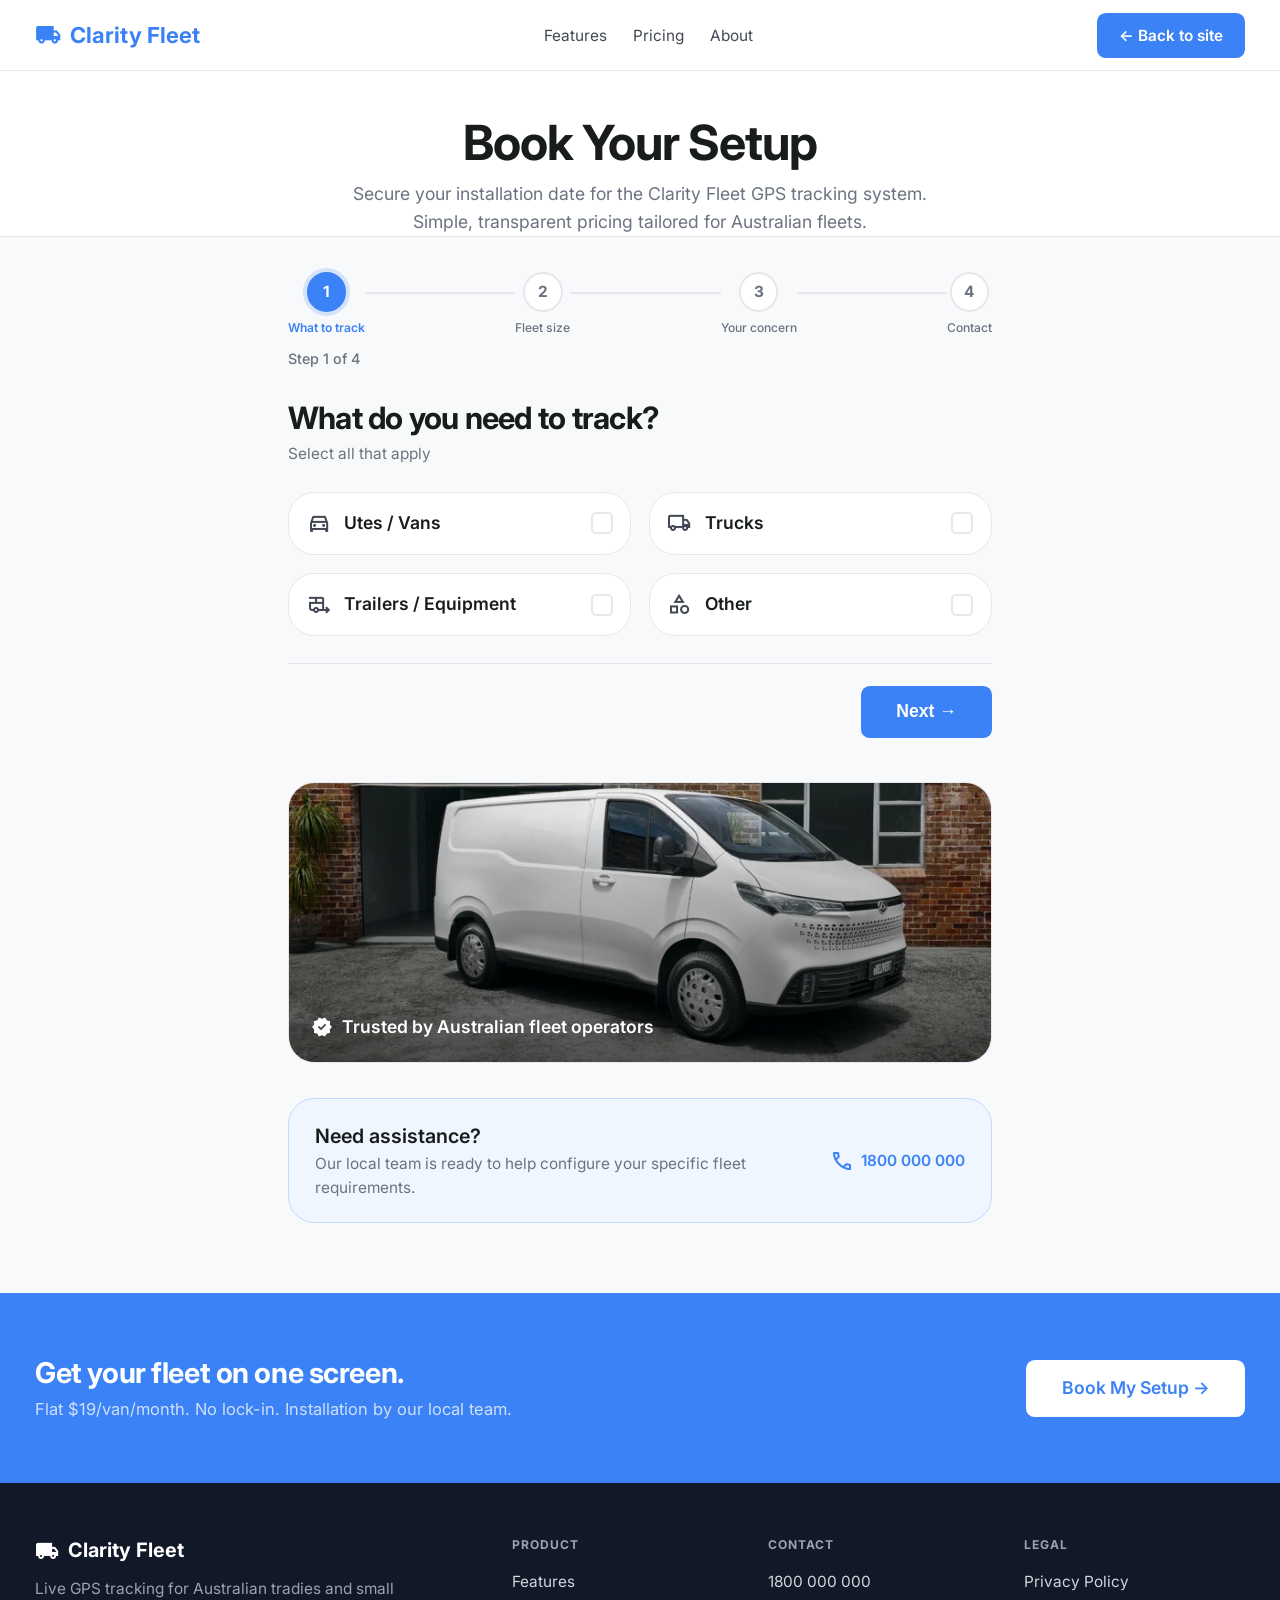
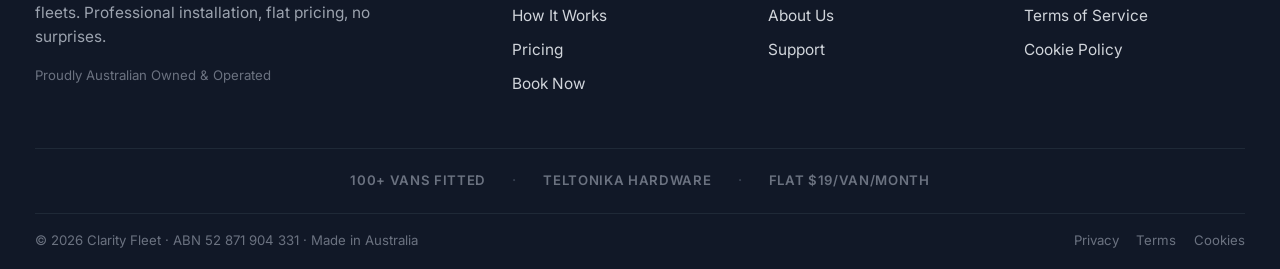
==== book.html @ f77bdd97 "first" ====
<!DOCTYPE html>
<html lang="en">
<head>
  <meta charset="utf-8">
  <meta name="viewport" content="width=device-width, initial-scale=1.0">
  <title>Book Your Setup – Clarity Fleet</title>
  <meta name="description" content="Book a Clarity Fleet GPS tracker installation for your fleet. Quick setup, flat $19.99 AUD/van/month pricing.">

  <!-- TODO: paste Google Ads gtag conversion snippet here -->

  <link rel="preconnect" href="https://fonts.googleapis.com">
  <link rel="preconnect" href="https://fonts.gstatic.com" crossorigin>
  <link href="https://fonts.googleapis.com/css2?family=Inter:wght@400;500;600;700&display=swap" rel="stylesheet">
  <link href="https://fonts.googleapis.com/css2?family=Material+Symbols+Outlined:wght,FILL@400,0..1&display=block" rel="stylesheet">
  <link rel="stylesheet" href="styles.css">
  <link rel="stylesheet" href="booking.css">
</head>
<body>

<!-- ── NAV ── -->
<nav class="nav">
  <div class="container nav-inner">
    <a class="nav-brand" href="index.html">
      <span class="material-symbols-outlined" style="font-variation-settings:'FILL' 1;">local_shipping</span>
      Clarity Fleet
    </a>
    <ul class="nav-links">
      <li><a href="index.html#features">Features</a></li>
      <li><a href="index.html#pricing">Pricing</a></li>
      <li><a href="index.html#about">About</a></li>
    </ul>
    <a class="btn btn-primary" href="index.html">← Back to site</a>
  </div>
</nav>

<!-- ── PAGE HEADER ── -->
<div class="page-header">
  <div class="container page-header-inner">
    <h1 class="text-display" style="font-size:clamp(1.875rem,4vw,2.75rem);">Book Your Setup</h1>
    <p class="text-body-lg text-muted mt-2" style="max-width:36rem;">
      Secure your installation date for the Clarity Fleet GPS tracking system. Simple, transparent pricing tailored for Australian fleets.
    </p>
  </div>
</div>

<!-- ── MAIN ── -->
<main class="container">

  <!-- Thank-you state (hidden until submit) -->
  <div class="thankyou-state" id="thankYouState">
    <div class="ty-icon-wrap">
      <span class="material-symbols-outlined" style="font-variation-settings:'FILL' 1;">check_circle</span>
    </div>
    <h2 class="ty-headline">You're Booked In!</h2>
    <p class="ty-sub">Our team will be in touch shortly to lock in a time that works for you. We're looking forward to it — welcome aboard.</p>

    <div class="ty-next">
      <p class="ty-next-heading">What happens next</p>
      <div class="ty-next-list">
        <div class="ty-next-item">
          <div class="ty-next-num">1</div>
          <p class="ty-next-text"><strong>We'll call you within 1 business day</strong>Our local team will reach out to confirm your installation date and answer any questions.</p>
        </div>
        <div class="ty-next-item">
          <div class="ty-next-num">2</div>
          <p class="ty-next-text"><strong>Installation — under 30 minutes per vehicle</strong>Our technician installs the tracker under the bonnet with minimal disruption to your fleet.</p>
        </div>
        <div class="ty-next-item">
          <div class="ty-next-num">3</div>
          <p class="ty-next-text"><strong>You're live on the platform</strong>We set you up on the Clarity Fleet portal — desktop and mobile — and you're tracking from day one.</p>
        </div>
      </div>
    </div>

    <div class="ty-actions">
      <a class="btn btn-primary btn-primary-lg" href="tel:1800000000">
        <span class="material-symbols-outlined">call</span>
        1800 000 000
      </a>
      <a class="btn btn-outline btn-primary-lg" href="index.html">← Back to site</a>
    </div>
  </div>

  <!-- Booking canvas (hidden after submit) -->
  <div class="booking-canvas">

    <!-- Progress stepper -->
    <div class="stepper" id="stepperNav">
      <div class="stepper-step active" data-stepper-step="1">
        <div class="stepper-circle">
          <span class="stepper-num">1</span>
          <span class="material-symbols-outlined stepper-check" style="font-variation-settings:'FILL' 1;">check</span>
        </div>
        <span class="stepper-label">What to track</span>
      </div>
      <div class="stepper-track"></div>
      <div class="stepper-step" data-stepper-step="2">
        <div class="stepper-circle">
          <span class="stepper-num">2</span>
          <span class="material-symbols-outlined stepper-check" style="font-variation-settings:'FILL' 1;">check</span>
        </div>
        <span class="stepper-label">Fleet size</span>
      </div>
      <div class="stepper-track"></div>
      <div class="stepper-step" data-stepper-step="3">
        <div class="stepper-circle">
          <span class="stepper-num">3</span>
          <span class="material-symbols-outlined stepper-check" style="font-variation-settings:'FILL' 1;">check</span>
        </div>
        <span class="stepper-label">Your concern</span>
      </div>
      <div class="stepper-track"></div>
      <div class="stepper-step" data-stepper-step="4">
        <div class="stepper-circle">
          <span class="stepper-num">4</span>
          <span class="material-symbols-outlined stepper-check" style="font-variation-settings:'FILL' 1;">check</span>
        </div>
        <span class="stepper-label">Contact</span>
      </div>
    </div>
    <p class="stepper-counter" id="stepCounter">Step 1 of 4</p>

    <form id="bookingForm" novalidate>

      <!-- ── STEP 1: What to track ── -->
      <div class="step-panel" data-step="1">
        <div class="step-heading">
          <h2>What do you need to track?</h2>
          <p>Select all that apply</p>
        </div>

        <div class="grid-2">
          <label class="option-card">
            <span class="option-card-label"><span class="material-symbols-outlined">directions_car</span>Utes / Vans</span>
            <input type="checkbox" name="track_type" value="utes-vans">
            <span class="custom-control custom-control--checkbox" aria-hidden="true"></span>
          </label>
          <label class="option-card">
            <span class="option-card-label"><span class="material-symbols-outlined">local_shipping</span>Trucks</span>
            <input type="checkbox" name="track_type" value="trucks">
            <span class="custom-control custom-control--checkbox" aria-hidden="true"></span>
          </label>
          <label class="option-card">
            <span class="option-card-label"><span class="material-symbols-outlined">rv_hookup</span>Trailers / Equipment</span>
            <input type="checkbox" name="track_type" value="trailers-equipment">
            <span class="custom-control custom-control--checkbox" aria-hidden="true"></span>
          </label>
          <label class="option-card">
            <span class="option-card-label"><span class="material-symbols-outlined">category</span>Other</span>
            <input type="checkbox" name="track_type" value="other">
            <span class="custom-control custom-control--checkbox" aria-hidden="true"></span>
          </label>
        </div>

        <div class="step-nav">
          <button class="btn btn-primary btn-primary-lg" type="button" data-next="2">Next →</button>
        </div>
      </div>

      <!-- ── STEP 2: Fleet size ── -->
      <div class="step-panel hidden" data-step="2">
        <div class="step-heading">
          <h2>How many vehicles in your fleet?</h2>
        </div>

        <div class="grid-2">
          <label class="option-card">
            <span class="option-card-label">1–2</span>
            <input type="radio" name="fleet_size" value="1-2">
            <span class="custom-control custom-control--radio" aria-hidden="true"></span>
          </label>
          <label class="option-card">
            <span class="option-card-label">3–10</span>
            <input type="radio" name="fleet_size" value="3-10">
            <span class="custom-control custom-control--radio" aria-hidden="true"></span>
          </label>
          <label class="option-card">
            <span class="option-card-label">11–25</span>
            <input type="radio" name="fleet_size" value="11-25">
            <span class="custom-control custom-control--radio" aria-hidden="true"></span>
          </label>
          <label class="option-card">
            <span class="option-card-label">26+</span>
            <input type="radio" name="fleet_size" value="26+">
            <span class="custom-control custom-control--radio" aria-hidden="true"></span>
          </label>
        </div>

        <div class="step-nav has-back">
          <button class="btn btn-outline" type="button" data-back="1">← Back</button>
          <button class="btn btn-primary btn-primary-lg" type="button" data-next="3">Next →</button>
        </div>
      </div>

      <!-- ── STEP 3: Main concerns ── -->
      <div class="step-panel hidden" data-step="3">
        <div class="step-heading">
          <h2>What are your biggest concerns?</h2>
          <p>Select all that apply.</p>
        </div>

        <div class="option-list">
          <label class="option-card">
            <span class="option-card-label"><span class="material-symbols-outlined">location_searching</span>I can't see where my vehicles are</span>
            <input type="checkbox" name="main_concern" value="visibility">
            <span class="custom-control custom-control--checkbox" aria-hidden="true"></span>
          </label>
          <label class="option-card">
            <span class="option-card-label"><span class="material-symbols-outlined">bedtime</span>After-hours misuse or theft</span>
            <input type="checkbox" name="main_concern" value="after-hours">
            <span class="custom-control custom-control--checkbox" aria-hidden="true"></span>
          </label>
          <label class="option-card">
            <span class="option-card-label"><span class="material-symbols-outlined">event_available</span>Missed maintenance or rego renewals</span>
            <input type="checkbox" name="main_concern" value="maintenance">
            <span class="custom-control custom-control--checkbox" aria-hidden="true"></span>
          </label>
          <label class="option-card">
            <span class="option-card-label"><span class="material-symbols-outlined">more_horiz</span>Something else</span>
            <input type="checkbox" name="main_concern" value="other">
            <span class="custom-control custom-control--checkbox" aria-hidden="true"></span>
          </label>
        </div>

        <div class="step-nav has-back">
          <button class="btn btn-outline" type="button" data-back="2">← Back</button>
          <button class="btn btn-primary btn-primary-lg" type="button" data-next="4">Next →</button>
        </div>
      </div>

      <!-- ── STEP 4: Contact form ── -->
      <div class="step-panel hidden" data-step="4">
        <div class="step-heading">
          <h2>Tell us about your business</h2>
          <p>Your details help us schedule your installation and ensure local compliance.</p>
        </div>

        <div class="card step-contact-card">
          <div class="form-grid-2">
            <div class="form-group">
              <label class="form-label" for="fullName">Full Name <span style="color:#dc2626;">*</span></label>
              <input class="form-input" id="fullName" type="text" placeholder="Jane Smith" required>
            </div>
            <div class="form-group">
              <label class="form-label" for="businessName">Business Name <span style="color:#dc2626;">*</span></label>
              <input class="form-input" id="businessName" type="text" placeholder="Smith Plumbing Pty Ltd" required>
            </div>
          </div>

          <div class="form-grid-2 mt-4">
            <div class="form-group">
              <label class="form-label" for="email">Work Email <span style="color:#dc2626;">*</span></label>
              <input class="form-input" id="email" type="email" placeholder="jane@smithplumbing.com.au" required>
            </div>
            <div class="form-group">
              <label class="form-label" for="phone">Contact Phone Number <span style="color:#dc2626;">*</span></label>
              <input class="form-input" id="phone" type="tel" placeholder="0400 000 000" required>
            </div>
          </div>

          <div class="form-group mt-4">
            <label class="form-label" for="suburb">Suburb <span style="color:#dc2626;">*</span></label>
            <input class="form-input" id="suburb" type="text" placeholder="Parramatta NSW" required>
          </div>

          <div class="form-group mt-4">
            <label class="form-label" for="message">Notes (optional)</label>
            <textarea class="form-textarea" id="message" placeholder="Anything we should know before your installation?"></textarea>
          </div>

          <div class="form-actions-wrap">
            <div class="trust-banner">
              <span class="material-symbols-outlined" style="font-variation-settings:'FILL' 1;">shield_lock</span>
              Your details are encrypted and stored securely in accordance with Australian Privacy Act obligations.
            </div>
            <div class="form-actions">
              <button class="btn btn-outline" type="button" data-back="3">← Back</button>
              <button class="btn btn-primary btn-primary-lg" type="submit" style="justify-content:center;">
                <span class="material-symbols-outlined">calendar_month</span>
                Book My Setup
              </button>
            </div>
          </div>
        </div>
      </div>

    </form>

    <!-- Contextual fleet image -->
    <div class="img-strip">
      <img src="booking-fleet.jpg" alt="Australian fleet vans on the road">
      <div class="img-strip-overlay"></div>
      <div class="img-strip-caption">
        <span class="material-symbols-outlined" style="font-variation-settings:'FILL' 1;">verified</span>
        Trusted by Australian fleet operators
      </div>
    </div>

    <!-- Assistance card -->
    <div class="assist-card">
      <div>
        <p class="text-title">Need assistance?</p>
        <p class="text-body text-muted">Our local team is ready to help configure your specific fleet requirements.</p>
      </div>
      <a href="tel:1800000000">
        <span class="material-symbols-outlined">call</span>
        1800 000 000
      </a>
    </div>

  </div><!-- /.booking-canvas -->
</main>

<!-- ── PRE-FOOTER ── -->
<section class="prefooter">
  <div class="container prefooter-inner">
    <div>
      <p class="prefooter-headline">Get your fleet on one screen.</p>
      <p class="prefooter-sub">Flat $19/van/month. No lock-in. Installation by our local team.</p>
    </div>
    <a class="btn btn-white btn-primary-lg" href="book.html">Book My Setup →</a>
  </div>
</section>

<!-- ── FOOTER ── -->
<footer class="footer">
  <div class="container">

    <div class="footer-main">
      <div class="footer-cols">

        <!-- Brand column -->
        <div>
          <a class="footer-brand" href="index.html">
            <span class="material-symbols-outlined" style="font-variation-settings:'FILL' 1;">local_shipping</span>
            Clarity Fleet
          </a>
          <p class="footer-tagline">Live GPS tracking for Australian tradies and small fleets. Professional installation, flat pricing, no surprises.</p>
          <p class="footer-origin">Proudly Australian Owned &amp; Operated</p>
        </div>

        <!-- Product column -->
        <div>
          <p class="footer-col-heading">Product</p>
          <ul class="footer-col-links">
            <li><a href="index.html#features">Features</a></li>
            <li><a href="index.html#how-it-works">How It Works</a></li>
            <li><a href="index.html#pricing">Pricing</a></li>
            <li><a href="book.html">Book Now</a></li>
          </ul>
        </div>

        <!-- Contact column -->
        <div>
          <p class="footer-col-heading">Contact</p>
          <ul class="footer-col-links">
            <!-- TODO: replace placeholder phone number -->
            <li><a href="tel:1800000000">1800 000 000</a></li>
            <li><a href="index.html#about">About Us</a></li>
            <li><a href="#">Support</a></li>
          </ul>
        </div>

        <!-- Legal column -->
        <div>
          <p class="footer-col-heading">Legal</p>
          <ul class="footer-col-links">
            <li><a href="#">Privacy Policy</a></li>
            <li><a href="#">Terms of Service</a></li>
            <li><a href="#">Cookie Policy</a></li>
          </ul>
        </div>

      </div>
    </div>

    <!-- Trust strip -->
    <div class="footer-trust">
      <span>100+ Vans Fitted</span>
      <span class="footer-trust-sep">·</span>
      <span>Teltonika Hardware</span>
      <span class="footer-trust-sep">·</span>
      <span>Flat $19/Van/Month</span>
      <!-- TODO: add client logos here once available -->
    </div>

    <!-- Bottom bar -->
    <div class="footer-bottom">
      <span>&copy; 2026 Clarity Fleet · ABN 52 871 904 331 · Made in Australia</span>
      <ul class="footer-links">
        <li><a href="#">Privacy</a></li>
        <li><a href="#">Terms</a></li>
        <li><a href="#">Cookies</a></li>
      </ul>
    </div>

  </div>
</footer>

<script src="booking-flow.js"></script>
</body>
</html>
---- styles.css ----
/* Clarity Fleet – shared styles */
*, *::before, *::after { box-sizing: border-box; margin: 0; padding: 0; }

:root {
  --primary:       #3b82f6;
  --primary-dark:  #2563eb;
  --primary-light: #dbeafe;
  --on-primary:    #ffffff;
  --bg:            #f8f9fa;
  --surface:       #ffffff;
  --border:        #e5e7eb;
  --border-focus:  #3b82f6;
  --heading:       #191c1d;
  --body:          #424754;
  --muted:         #6b7280;
  --success:       #166534;
  --success-bg:    #dcfce7;
  --r-card:        1.5rem;   /* 24px */
  --r-btn:         0.5rem;   /* 8px */
  --r-input:       0.5rem;
}

html { scroll-behavior: smooth; font-size: 110%; }

body {
  font-family: 'Inter', system-ui, sans-serif;
  font-size: 0.875rem;
  line-height: 1.5;
  color: var(--body);
  background-color: var(--bg);
  min-height: 100vh;
  display: flex;
  flex-direction: column;
}

img { display: block; max-width: 100%; }
a  { color: inherit; text-decoration: none; }
ul { list-style: none; }

/* ── Typography helpers ── */
.text-display  { font-size: clamp(2rem, 5vw, 3rem); font-weight: 700; line-height: 1.15; letter-spacing: -0.02em; color: var(--heading); }
.text-headline { font-size: clamp(1.5rem, 3vw, 2rem); font-weight: 600; line-height: 1.25; letter-spacing: -0.01em; color: var(--heading); }
.text-title    { font-size: 1.125rem; font-weight: 600; line-height: 1.55; color: var(--heading); }
.text-body-lg  { font-size: 1rem; font-weight: 400; line-height: 1.6; }
.text-body     { font-size: 0.875rem; font-weight: 400; line-height: 1.55; }
.text-label    { font-size: 0.75rem; font-weight: 500; letter-spacing: 0.02em; }

/* ── Layout ── */
.container {
  width: 100%;
  max-width: 1320px;
  margin-inline: auto;
  padding-inline: 1rem;
}
@media (min-width: 768px) { .container { padding-inline: 2rem; } }

/* ── Nav ── */
.nav {
  position: sticky;
  top: 0;
  z-index: 50;
  background: var(--surface);
  border-bottom: 1px solid var(--border);
}
.nav-inner {
  display: flex;
  align-items: center;
  justify-content: space-between;
  height: 4rem;
}
.nav-brand {
  font-size: 1.25rem;
  font-weight: 700;
  color: var(--primary);
  display: flex;
  align-items: center;
  gap: 0.5rem;
}
.nav-brand .material-symbols-outlined { font-size: 1.5rem; }
.nav-links { display: none; gap: 1.5rem; align-items: center; }
@media (min-width: 768px) { .nav-links { display: flex; } }
.nav-links a { color: var(--body); font-size: 0.875rem; transition: color .2s; }
.nav-links a:hover { color: var(--primary); }

/* ── Buttons ── */
.btn {
  display: inline-flex;
  align-items: center;
  justify-content: center;
  gap: 0.5rem;
  padding: 0.625rem 1.25rem;
  border-radius: var(--r-btn);
  font-size: 0.875rem;
  font-weight: 600;
  cursor: pointer;
  border: none;
  transition: background .2s, transform .1s;
  text-decoration: none;
  white-space: nowrap;
}
.btn:active { transform: scale(0.97); }

.btn-primary {
  background: var(--primary);
  color: var(--on-primary);
}
.btn-primary:hover { background: var(--primary-dark); }

.btn-primary-lg {
  padding: 0.875rem 2rem;
  font-size: 1rem;
  font-weight: 600;
}

.btn-outline {
  background: transparent;
  border: 1.5px solid var(--border);
  color: var(--heading);
}
.btn-outline:hover { border-color: var(--primary); color: var(--primary); }

/* ── Cards ── */
.card {
  background: var(--surface);
  border: 1px solid var(--border);
  border-radius: var(--r-card);
  padding: 1.5rem;
}

/* ── Selectable option cards (booking flow) ── */
.option-card {
  display: flex;
  align-items: center;
  justify-content: space-between;
  gap: 1rem;
  padding: 1rem;
  background: var(--surface);
  border: 1.5px solid var(--border);
  border-radius: var(--r-card);
  cursor: pointer;
  transition: border-color .15s, box-shadow .15s;
  user-select: none;
}
.option-card:hover { border-color: var(--primary); }
.option-card.selected {
  border-color: var(--primary);
  box-shadow: 0 0 0 2px var(--primary);
}

.option-card-label {
  display: flex;
  align-items: center;
  gap: 0.75rem;
  font-size: 1rem;
  font-weight: 600;
  color: var(--heading);
}
.option-card-label .material-symbols-outlined {
  font-size: 1.375rem;
  color: var(--body);
}

/* ── Form inputs ── */
.form-group { display: flex; flex-direction: column; gap: 0.25rem; }
.form-label { font-size: 0.75rem; font-weight: 500; color: var(--heading); letter-spacing: 0.02em; }
.form-input, .form-textarea {
  width: 100%;
  padding: 0.625rem 0.875rem;
  border: 1.5px solid var(--border);
  border-radius: var(--r-input);
  background: var(--surface);
  color: var(--heading);
  font-size: 0.875rem;
  font-family: inherit;
  transition: border-color .15s, box-shadow .15s;
  outline: none;
}
.form-input:focus, .form-textarea:focus {
  border-color: var(--border-focus);
  box-shadow: 0 0 0 3px rgba(59,130,246,.15);
}
.form-textarea { resize: vertical; min-height: 110px; }

/* ── Trust badge (star strip) ── */
.trust-strip {
  display: inline-flex;
  align-items: center;
  gap: 0.5rem;
  background: rgba(255,255,255,.12);
  border: 1px solid rgba(255,255,255,.2);
  border-radius: 999px;
  padding: 0.375rem 0.875rem;
  font-size: 0.8125rem;
  color: #fff;
  font-weight: 500;
}
.trust-strip .stars { display: flex; gap: 2px; color: #fbbf24; }
.trust-strip .stars .material-symbols-outlined { font-size: 1rem; }

/* ── Pre-footer CTA band ── */
.prefooter {
  background: var(--primary);
  padding-block: 3.5rem;
  margin-top: auto;
}
.prefooter-inner {
  display: flex;
  flex-direction: column;
  align-items: center;
  gap: 1.5rem;
  text-align: center;
}
@media (min-width: 640px) {
  .prefooter-inner {
    flex-direction: row;
    justify-content: space-between;
    text-align: left;
  }
}
.prefooter-headline {
  font-size: clamp(1.25rem, 3vw, 1.625rem);
  font-weight: 700;
  color: #fff;
  letter-spacing: -0.015em;
  line-height: 1.25;
}
.prefooter-sub {
  font-size: 0.9375rem;
  color: rgba(255,255,255,.75);
  margin-top: .375rem;
}
.btn-white {
  background: #fff;
  color: var(--primary);
  flex-shrink: 0;
}
.btn-white:hover { background: #f0f5ff; }

/* ── Footer ── */
.footer { background: #111827; }
.footer-main { padding-block: 3rem; }
.footer-cols {
  display: grid;
  grid-template-columns: 1fr;
  gap: 2rem;
}
@media (min-width: 640px)  { .footer-cols { grid-template-columns: 1fr 1fr; } }
@media (min-width: 1024px) { .footer-cols { grid-template-columns: 2fr 1fr 1fr 1fr; } }
.footer-brand {
  font-size: 1.125rem;
  font-weight: 700;
  color: #fff;
  display: flex;
  align-items: center;
  gap: .5rem;
}
.footer-brand .material-symbols-outlined { font-size: 1.375rem; }
.footer-tagline {
  font-size: 0.875rem;
  color: #9ca3af;
  margin-top: .625rem;
  line-height: 1.55;
  max-width: 22rem;
}
.footer-origin {
  font-size: 0.75rem;
  color: #6b7280;
  margin-top: 1rem;
}
.footer-col-heading {
  font-size: 0.6875rem;
  font-weight: 700;
  letter-spacing: .08em;
  text-transform: uppercase;
  color: #9ca3af;
  margin-bottom: .875rem;
}
.footer-col-links { display: flex; flex-direction: column; gap: .625rem; }
.footer-col-links a {
  font-size: 0.875rem;
  color: #d1d5db;
  transition: color .2s;
}
.footer-col-links a:hover { color: #fff; }
.footer-trust {
  border-top: 1px solid #1f2937;
  padding-block: 1.25rem;
  display: flex;
  flex-wrap: wrap;
  align-items: center;
  justify-content: center;
  gap: .625rem 1.5rem;
  font-size: 0.75rem;
  font-weight: 600;
  letter-spacing: .05em;
  text-transform: uppercase;
  color: #6b7280;
}
.footer-trust-sep { color: #374151; }
.footer-bottom {
  border-top: 1px solid #1f2937;
  padding-block: 1rem;
  display: flex;
  flex-direction: column;
  align-items: center;
  gap: .5rem;
  text-align: center;
  font-size: 0.75rem;
  color: #6b7280;
}
@media (min-width: 640px) {
  .footer-bottom {
    flex-direction: row;
    justify-content: space-between;
    text-align: left;
  }
}
.footer-links { display: flex; flex-wrap: wrap; gap: 1rem; }
.footer-links a { color: #6b7280; transition: color .2s; }
.footer-links a:hover { color: #9ca3af; }

/* ── Section spacing ── */
.section { padding-block: 4rem; }
.section-sm { padding-block: 2.5rem; }

/* ── Progress bar (booking) ── */
.progress-bar {
  display: flex;
  flex-direction: column;
  gap: 0.5rem;
  margin-bottom: 2.5rem;
}
.progress-steps {
  display: flex;
  justify-content: space-between;
}
.progress-steps span {
  font-size: 0.75rem;
  font-weight: 500;
  color: var(--muted);
  letter-spacing: 0.02em;
}
.progress-steps span.active { color: var(--primary); font-weight: 600; }
.progress-track {
  display: flex;
  gap: 0.375rem;
  height: 0.375rem;
}
.progress-track .seg {
  flex: 1;
  border-radius: 999px;
  background: #e5e7eb;
  transition: background .3s;
}
.progress-track .seg.active { background: var(--primary); }

/* ── Thank-you state ── */
.thankyou-state {
  display: none;
  flex-direction: column;
  align-items: center;
  text-align: center;
  gap: 1.5rem;
  padding: 3rem 1.5rem;
}
.thankyou-state.visible { display: flex; }
.thankyou-icon {
  width: 5rem;
  height: 5rem;
  border-radius: 50%;
  background: var(--success-bg);
  display: flex;
  align-items: center;
  justify-content: center;
}
.thankyou-icon .material-symbols-outlined {
  font-size: 2.5rem;
  color: var(--success);
}

/* ── Image placeholders ── */
.img-placeholder {
  display: flex;
  align-items: center;
  justify-content: center;
  background: #cbd5e1;
  color: #475569;
  font-size: 0.8125rem;
  font-weight: 500;
  text-align: center;
  padding: 0.5rem;
  border-radius: var(--r-card);
  border: 1px solid #94a3b8;
  line-height: 1.4;
}

/* ── Utility ── */
.sr-only { position: absolute; width: 1px; height: 1px; overflow: hidden; clip: rect(0,0,0,0); }
.hidden   { display: none !important; }
.flex     { display: flex; }
.items-center { align-items: center; }
.gap-2 { gap: 0.5rem; }
.gap-4 { gap: 1rem; }
.mt-2  { margin-top: 0.5rem; }
.mt-4  { margin-top: 1rem; }
.mt-6  { margin-top: 1.5rem; }
.mb-2  { margin-bottom: 0.5rem; }
.mb-4  { margin-bottom: 1rem; }
.mb-6  { margin-bottom: 1.5rem; }
.mb-8  { margin-bottom: 2rem; }
.grid-2 { display: grid; grid-template-columns: 1fr; gap: 1rem; }
@media (min-width: 640px) { .grid-2 { grid-template-columns: 1fr 1fr; } }
.grid-4 { display: grid; grid-template-columns: 1fr 1fr; gap: 1rem; }
@media (min-width: 768px) { .grid-4 { grid-template-columns: repeat(4, 1fr); } }
.text-center { text-align: center; }
.text-muted  { color: var(--muted); }
.text-primary { color: var(--primary); }
.text-white  { color: #fff; }
.font-bold   { font-weight: 700; }
.font-semibold { font-weight: 600; }
.w-full { width: 100%; }
.max-w-xl { max-width: 42rem; margin-inline: auto; }
.max-w-2xl { max-width: 56rem; margin-inline: auto; }
.rounded-full { border-radius: 999px; }
---- booking.css ----
/* Clarity Fleet – booking page styles */

/* ── Page header ── */
.page-header {
  background: var(--surface);
  border-bottom: 1px solid var(--border);
  padding-block: 2.5rem 0;
}
.page-header-inner { max-width: 52rem; text-align: center; }
.page-header-inner p { margin-inline: auto; }
.booking-canvas { max-width: 40rem; margin-inline: auto; padding-block: 2rem 4rem; }

/* ── Step panels ── */
.step-panel { display: flex; flex-direction: column; gap: 1.5rem; }

/* ── Step heading typography ── */
.step-heading { display: flex; flex-direction: column; gap: .3rem; }
.step-heading h2 {
  font-size: clamp(1.35rem, 3vw, 1.75rem);
  font-weight: 700;
  letter-spacing: -0.025em;
  line-height: 1.2;
  color: var(--heading);
}
.step-heading p { font-size: 0.875rem; color: var(--muted); }

/* ── Progress stepper ── */
.stepper { display: flex; align-items: center; }
.stepper-step {
  display: flex;
  flex-direction: column;
  align-items: center;
  gap: .375rem;
}
.stepper-circle {
  width: 2.25rem; height: 2.25rem;
  border-radius: 50%;
  border: 2px solid var(--border);
  background: var(--surface);
  color: var(--muted);
  font-size: .875rem; font-weight: 700;
  display: flex; align-items: center; justify-content: center;
  transition: background .25s, border-color .25s, box-shadow .25s;
}
.stepper-num   { line-height: 1; }
.stepper-check { display: none; font-size: 1.125rem; }
.stepper-step.active .stepper-circle {
  border-color: var(--primary);
  background: var(--primary);
  color: #fff;
  box-shadow: 0 0 0 4px rgba(59,130,246,.18);
}
.stepper-step.completed .stepper-circle {
  border-color: var(--primary);
  background: var(--primary);
  color: #fff;
}
.stepper-step.completed .stepper-num   { display: none; }
.stepper-step.completed .stepper-check { display: block; }
.stepper-label {
  font-size: .6875rem;
  font-weight: 500;
  color: var(--muted);
  white-space: nowrap;
  text-align: center;
}
.stepper-step.active    .stepper-label { color: var(--primary); font-weight: 600; }
.stepper-step.completed .stepper-label { color: var(--body); }
.stepper-track {
  flex: 1;
  height: 2px;
  background: var(--border);
  margin-bottom: 1.25rem;
  transition: background .3s;
  min-width: .75rem;
}
.stepper-track.completed { background: var(--primary); }
.stepper-counter {
  font-size: .8125rem;
  font-weight: 500;
  color: var(--muted);
  margin-top: .625rem;
  margin-bottom: 1.75rem;
}

/* ── Option cards ── */
.option-card { transition: border-color .15s, background .15s, box-shadow .15s; }
.option-card:hover {
  border-color: var(--primary);
  background: rgba(59,130,246,.03);
}
.option-card.selected {
  border-color: var(--primary);
  background: rgba(59,130,246,.06);
  box-shadow: 0 0 0 2px var(--primary);
}
.option-card:focus-within { outline: 2px solid var(--primary); outline-offset: 2px; }

/* Hide native inputs visually while keeping them accessible */
.option-card input[type="checkbox"],
.option-card input[type="radio"] {
  position: absolute;
  opacity: 0;
  width: 0;
  height: 0;
  pointer-events: none;
}

/* Custom control shell */
.custom-control {
  width: 1.25rem; height: 1.25rem;
  border: 2px solid var(--border);
  flex-shrink: 0;
  display: flex; align-items: center; justify-content: center;
  transition: background .15s, border-color .15s;
  position: relative;
}
.custom-control--checkbox { border-radius: .3rem; }
.custom-control--radio    { border-radius: 50%; }
.option-card:hover    .custom-control { border-color: var(--primary); }
.option-card.selected .custom-control { background: var(--primary); border-color: var(--primary); }

/* Checkbox tick */
.custom-control--checkbox::after {
  content: '';
  display: block;
  width: .35rem; height: .6rem;
  border: 2.5px solid #fff;
  border-top: none; border-left: none;
  transform: rotate(45deg) translateY(-1px) scale(0);
  transition: transform .15s ease;
}
.option-card.selected .custom-control--checkbox::after {
  transform: rotate(45deg) translateY(-1px) scale(1);
}

/* Radio dot */
.custom-control--radio::after {
  content: '';
  display: block;
  width: .45rem; height: .45rem;
  border-radius: 50%;
  background: #fff;
  transform: scale(0);
  transition: transform .15s ease;
}
.option-card.selected .custom-control--radio::after { transform: scale(1); }

/* ── Option list (step 3 full-width stacked cards) ── */
.option-list { display: flex; flex-direction: column; gap: 1rem; }

/* ── Form submit row ── */
.form-actions-wrap {
  border-top: 1px solid var(--border);
  margin-top: 1.5rem;
  padding-top: 1.5rem;
  display: flex;
  flex-direction: column;
  gap: 1rem;
}
.form-actions { display: flex; flex-direction: column-reverse; gap: .875rem; }

/* ── Contact card ── */
.step-contact-card { padding: 1.5rem 1.5rem 2rem; }

/* ── Step nav ── */
.step-nav {
  display: flex;
  justify-content: flex-end;
  align-items: center;
  gap: 1rem;
  padding-top: 1.25rem;
  border-top: 1px solid var(--border);
}
.step-nav.has-back { justify-content: space-between; }

/* ── Contact form grid ── */
.form-grid-2 { display: grid; grid-template-columns: 1fr; gap: 1.25rem; }
@media (min-width: 600px) { .form-grid-2 { grid-template-columns: 1fr 1fr; } }

/* ── Trust banner ── */
.trust-banner { display: flex; align-items: center; gap: .75rem; color: var(--muted); font-size: .8125rem; }
.trust-banner .material-symbols-outlined { color: var(--primary); font-size: 1.25rem; flex-shrink: 0; }

/* ── Image strip ── */
.img-strip {
  position: relative;
  border-radius: var(--r-card);
  overflow: hidden;
  height: 16rem;
  margin-top: 2.5rem;
  border: 1px solid var(--border);
}
.img-strip img { width: 100%; height: 100%; object-fit: cover; }
.img-strip .img-placeholder { width: 100%; height: 100%; border-radius: 0; border: none; }
.img-strip-overlay {
  position: absolute; inset: 0;
  background: linear-gradient(to top, rgba(0,0,0,.55), transparent);
}
.img-strip-caption {
  position: absolute; bottom: 1.25rem; left: 1.25rem;
  color: #fff; display: flex; align-items: center; gap: .5rem;
  font-size: 1rem; font-weight: 600;
}
.img-strip-caption .material-symbols-outlined { font-size: 1.25rem; }

/* ── Assistance card ── */
.assist-card {
  background: #eff6ff; border: 1px solid #bfdbfe;
  border-radius: var(--r-card); padding: 1.25rem 1.5rem;
  display: flex; flex-direction: column; gap: .875rem; margin-top: 2rem;
}
@media (min-width: 640px) {
  .assist-card { flex-direction: row; align-items: center; justify-content: space-between; }
}
.assist-card a {
  color: var(--primary); font-weight: 600;
  display: flex; align-items: center; gap: .375rem; white-space: nowrap;
}
.assist-card a:hover { text-decoration: underline; }

/* ── Step transition animations ── */
@keyframes step-slide-in-right {
  from { opacity: 0; transform: translateX(2rem); }
  to   { opacity: 1; transform: translateX(0); }
}
@keyframes step-slide-in-left {
  from { opacity: 0; transform: translateX(-2rem); }
  to   { opacity: 1; transform: translateX(0); }
}
.step-enter-right { animation: step-slide-in-right 220ms ease-out both; }
.step-enter-left  { animation: step-slide-in-left  220ms ease-out both; }

/* ── Thank-you screen ── */
#thankYouState {
  max-width: 40rem;
  margin-inline: auto;
  padding: 3.5rem 1.5rem 4rem;
  gap: 0;
}
.ty-icon-wrap {
  width: 5.5rem; height: 5.5rem;
  border-radius: 50%;
  background: var(--success-bg);
  display: flex; align-items: center; justify-content: center;
  margin: 0 auto 1.75rem;
  animation: ty-pop .45s cubic-bezier(.34,1.56,.64,1) both;
}
@keyframes ty-pop {
  from { transform: scale(0); opacity: 0; }
  to   { transform: scale(1); opacity: 1; }
}
.ty-icon-wrap .material-symbols-outlined { font-size: 3rem; color: var(--success); }
.ty-headline {
  font-size: clamp(1.75rem, 4vw, 2.25rem);
  font-weight: 700;
  letter-spacing: -0.025em;
  line-height: 1.2;
  color: var(--heading);
  margin-bottom: .75rem;
}
.ty-sub {
  font-size: 1rem; color: var(--muted); line-height: 1.65;
  max-width: 28rem; margin-inline: auto; margin-bottom: 2.5rem;
}
.ty-next {
  background: var(--surface);
  border: 1px solid var(--border);
  border-radius: var(--r-card);
  padding: 1.5rem;
  text-align: left;
  margin-bottom: 2rem;
  width: 100%;
}
.ty-next-heading {
  font-size: .6875rem; font-weight: 700;
  letter-spacing: .08em; text-transform: uppercase;
  color: var(--muted); margin-bottom: 1.125rem;
}
.ty-next-list { display: flex; flex-direction: column; gap: 1rem; }
.ty-next-item { display: flex; align-items: flex-start; gap: .875rem; }
.ty-next-num {
  width: 1.75rem; height: 1.75rem; border-radius: 50%;
  background: var(--primary-light); color: var(--primary);
  font-size: .8125rem; font-weight: 700;
  display: flex; align-items: center; justify-content: center;
  flex-shrink: 0; margin-top: .1rem;
}
.ty-next-text { font-size: .9375rem; color: var(--body); line-height: 1.55; }
.ty-next-text strong { color: var(--heading); display: block; margin-bottom: .15rem; }
.ty-actions { display: flex; flex-direction: column; gap: .75rem; width: 100%; }
@media (min-width: 480px) { .ty-actions { flex-direction: row; justify-content: center; } }
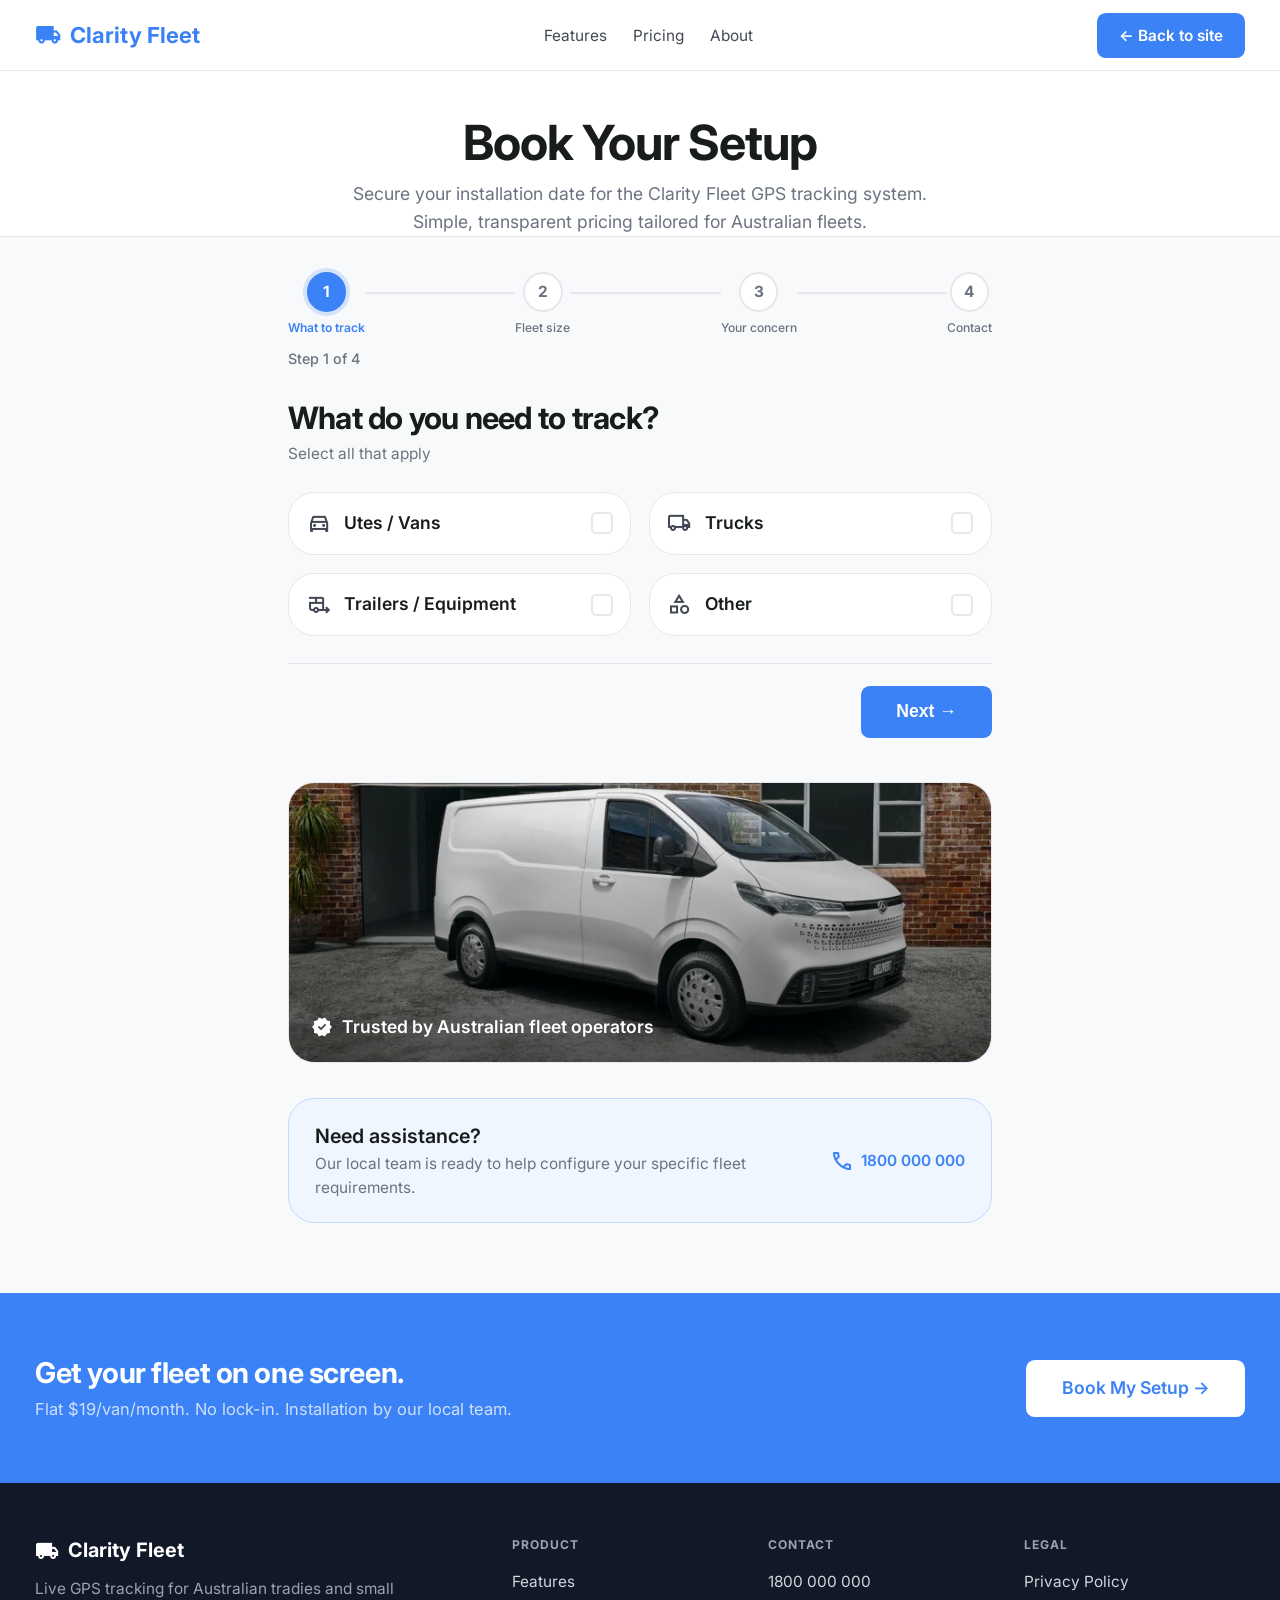
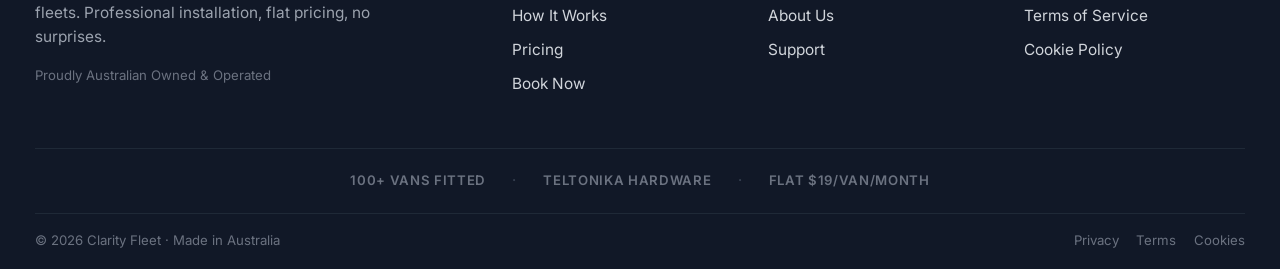
==== commit 187c2bc1: "abn remove" ====
--- a/book.html
+++ b/book.html
@@ -386,7 +386,7 @@
 
     <!-- Bottom bar -->
     <div class="footer-bottom">
-      <span>&copy; 2026 Clarity Fleet · ABN 52 871 904 331 · Made in Australia</span>
+      <span>&copy; 2026 Clarity Fleet · Made in Australia</span>
       <ul class="footer-links">
         <li><a href="#">Privacy</a></li>
         <li><a href="#">Terms</a></li>
